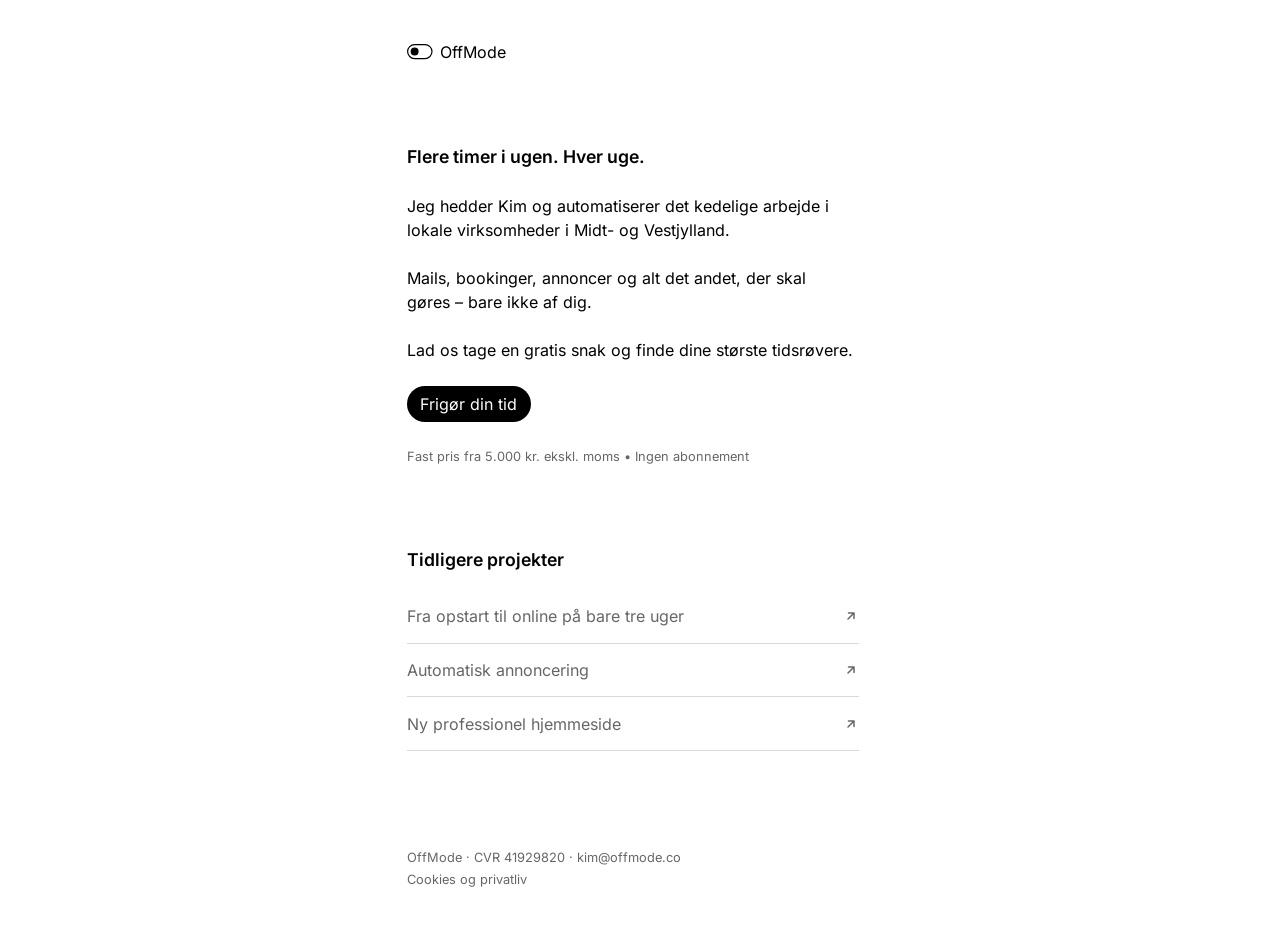
==== index.html @ 179bfea5 "Add share image and Open Graph tags Co-Authored-By: Claude Opus 5.5 <noreply@anthropic.com> Claude-S" ====
<!doctype html>
<html lang="da">
<head>
<meta charset="utf-8">
<meta name="viewport" content="width=device-width, initial-scale=1">
<title>OffMode</title>
<meta name="description" content="Jeg hedder Kim og automatiserer det kedelige arbejde i lokale virksomheder i Midt- og Vestjylland. Mails, bookinger, annoncer og alt det andet, der skal gøres – bare ikke af dig.">
<meta property="og:type" content="website">
<meta property="og:site_name" content="OffMode">
<meta property="og:locale" content="da_DK">
<meta property="og:url" content="https://offmode.co/">
<meta property="og:title" content="OffMode – Flere timer i ugen. Hver uge.">
<meta property="og:description" content="Jeg hedder Kim og automatiserer det kedelige arbejde i lokale virksomheder i Midt- og Vestjylland. Fast pris fra 5.000 kr.">
<meta property="og:image" content="https://offmode.co/og.png">
<meta property="og:image:width" content="1200">
<meta property="og:image:height" content="630">
<meta property="og:image:alt" content="OffMode – Flere timer i ugen. Hver uge.">
<meta name="twitter:card" content="summary_large_image">
<link rel="icon" href="favicon.svg" type="image/svg+xml">
<link rel="icon" href="favicon.png" type="image/png" sizes="64x64">
<link rel="apple-touch-icon" href="apple-touch-icon.png">
<style>
  @font-face { font-family: Inter; font-style: normal; font-weight: 400; font-display: swap; src: url("fonts/inter-400.woff2") format("woff2"); }
  @font-face { font-family: Inter; font-style: normal; font-weight: 600; font-display: swap; src: url("fonts/inter-600.woff2") format("woff2"); }
  :root { --bg: #fff; --fg: #000; }
  * { box-sizing: border-box; }
  html { font-size: 16px; scrollbar-gutter: stable; }
  body {
    margin: 0;
    min-height: 100vh;
    display: flex;
    justify-content: center;
    align-items: flex-start;
    background: var(--bg);
    color: var(--fg);
    font-family: Inter, ui-sans-serif, system-ui, -apple-system, "Helvetica Neue", Arial, sans-serif;
    line-height: 1.5;
    -webkit-font-smoothing: antialiased;
  }
  main {
    width: 100%;
    max-width: 500px;
    min-height: 100vh;
    display: flex;
    flex-direction: column;
    padding: 2.5rem 1.5rem 2rem;
    text-align: left;
  }
  h1 { font-size: 1.1rem; font-weight: 600; margin: 0 0 1.5rem; }
  p { margin: 0 0 1.5rem; }
  p:last-of-type { margin-bottom: 1.5rem; }
  a.cta {
    align-self: flex-start;
    background: var(--fg);
    color: var(--bg);
    text-decoration: none;
    padding: 0.35rem 0.85rem;
    border-radius: 22px;
  }
  a.cta:hover, a.cta:focus-visible { opacity: 0.8; }
  h2 { font-size: 1.1rem; font-weight: 600; margin: 0 0 1rem; }
  .projects { list-style: none; margin: 0; padding: 0; }
  .projects li { border-bottom: 1px solid color-mix(in srgb, var(--fg) 15%, transparent); }
  .projects a {
    display: flex;
    justify-content: space-between;
    align-items: center;
    padding: 0.9rem 0;
    color: color-mix(in srgb, var(--fg) 60%, transparent);
    text-decoration: none;
  }
  .projects a:hover, .projects a:focus-visible { color: var(--fg); }
  .projects svg { width: 1rem; height: 1rem; fill: none; stroke: currentColor; stroke-width: 1.5; stroke-linecap: round; stroke-linejoin: round; }
  .note { margin-top: 1.5rem; font-size: 0.8rem; line-height: 1.7; color: color-mix(in srgb, var(--fg) 60%, transparent); }
  section { margin-top: 5rem; }
  footer { margin-top: auto; padding-top: 6rem; font-size: 0.8rem; line-height: 1.7; color: color-mix(in srgb, var(--fg) 60%, transparent); }
  footer p { margin: 0; }
  footer span, footer a, .note span { white-space: nowrap; }
  footer a { color: inherit; text-decoration: none; }
  footer a:hover, footer a:focus-visible { color: var(--fg); }
  .brand { align-self: flex-start; display: inline-flex; align-items: center; gap: 0.5rem; color: var(--fg); text-decoration: none; font-weight: 400; margin: 0 0 5rem; }
  .brand svg { width: 1.6rem; height: 0.95rem; flex-shrink: 0; overflow: visible; }
  .legal p { margin: 0 0 1rem; }
  .legal p:last-of-type { margin-bottom: 1rem; }
  .legal h2 { margin: 2rem 0 0.5rem; }
  .legal .meta { color: color-mix(in srgb, var(--fg) 60%, transparent); }
  .legal ul { margin: 0 0 1rem; padding-left: 1.2rem; }
  .legal li { margin: 0 0 0.35rem; }
  .legal p a { color: var(--fg); text-underline-offset: 3px; }
  .legal footer p { margin: 0; }
  .legal footer a { color: inherit; text-decoration: none; }
  .legal footer a:hover, .legal footer a:focus-visible { color: var(--fg); }
</style>
</head>
<body>
<main>
  <a class="brand" href="./"><svg viewBox="0 0 32 19" aria-hidden="true"><rect x="0.75" y="0.75" width="30.5" height="17.5" rx="8.75" fill="none" stroke="currentColor" stroke-width="1.5"/><circle cx="9.5" cy="9.5" r="5" fill="currentColor"/></svg>OffMode</a>
  <h1>Flere timer i ugen. Hver uge.</h1>
  <p>Jeg hedder Kim og automatiserer det kedelige arbejde i lokale virksomheder i Midt- og Vestjylland.</p>
  <p>Mails, bookinger, annoncer og alt det andet, der skal gøres&nbsp;– bare ikke af dig.</p>
  <p>Lad os tage en gratis snak og finde dine største tidsrøvere.</p>
  <a class="cta" href="mailto:kim@offmode.co?subject=Gratis%20snak&amp;body=Hej%20Kim%2C%0A%0AJeg%20bruger%20for%20meget%20tid%20p%C3%A5%20%E2%80%A6%0A%0A">Frigør din tid</a>
  <div class="note"><span>Fast pris fra 5.000 kr. ekskl. moms</span> • <span>Ingen abonnement</span></div>
  <section>
    <h2>Tidligere projekter</h2>
    <ul class="projects">
      <li><a href="https://byensentreprenor.dk" target="_blank" rel="noopener"><span>Fra opstart til online på bare tre uger</span><svg viewBox="0 0 16 16" aria-hidden="true"><path d="M5 11l6-6M5.5 5H11v5.5"/></svg></a></li>
      <li><a href="https://github.com/offmodeco/gog-feed" target="_blank" rel="noopener"><span>Automatisk annoncering</span><svg viewBox="0 0 16 16" aria-hidden="true"><path d="M5 11l6-6M5.5 5H11v5.5"/></svg></a></li>
      <li><a href="https://viborg-caravancenter.dk" target="_blank" rel="noopener"><span>Ny professionel hjemmeside</span><svg viewBox="0 0 16 16" aria-hidden="true"><path d="M5 11l6-6M5.5 5H11v5.5"/></svg></a></li>
    </ul>
  </section>
  <footer>
    <p><span>OffMode · CVR 41929820</span> · <a href="mailto:kim@offmode.co">kim@offmode.co</a></p>
    <p><a href="privatliv/">Cookies og privatliv</a></p>
  </footer>
</main>
</body>
</html>
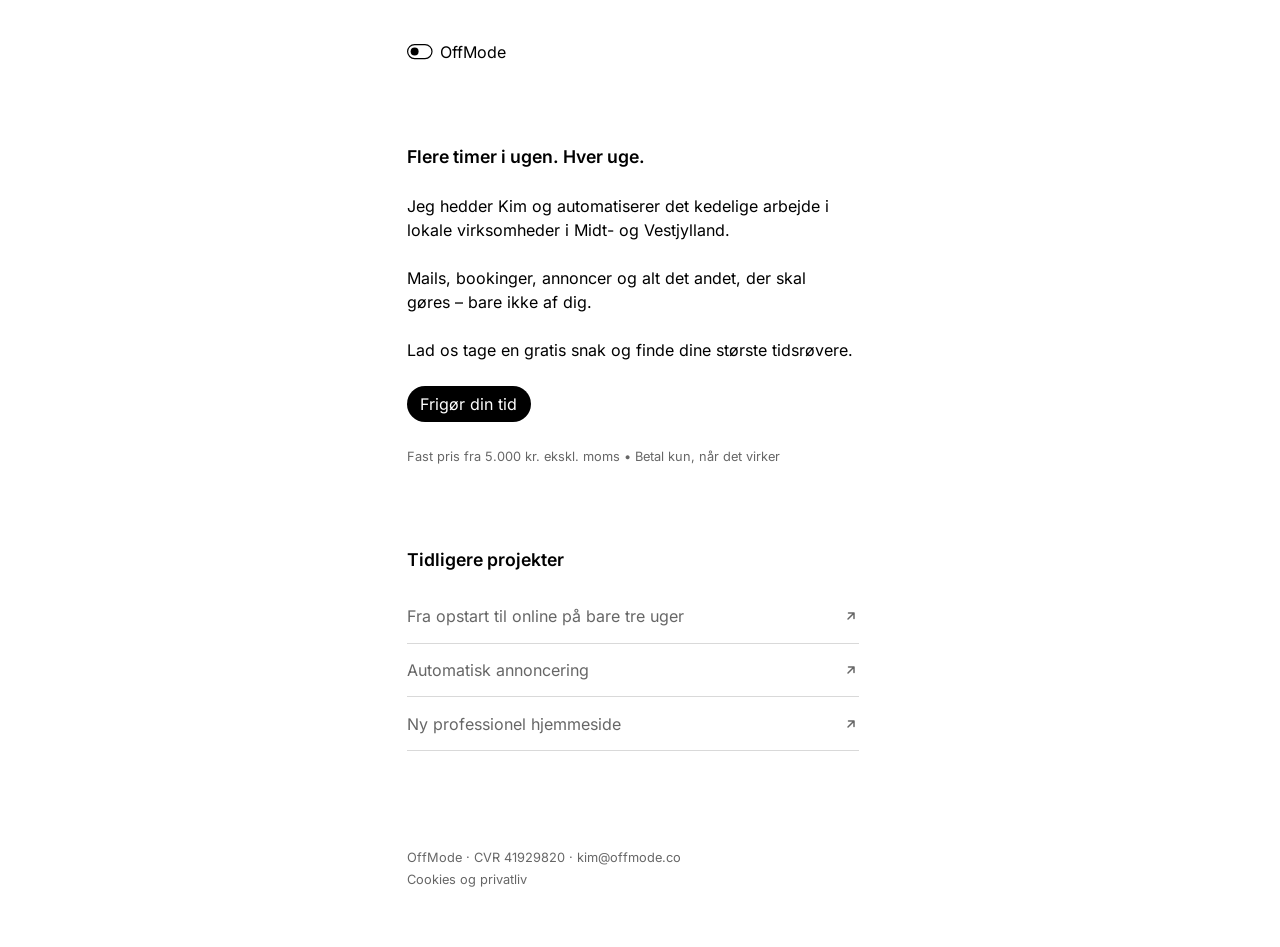
==== commit 27d626be: "Add guarantee, descriptive page title and 404 page Co-Authored-By: Claude Opus 5.5 <noreply@anthropi" ====
--- a/index.html
+++ b/index.html
@@ -3,7 +3,7 @@
 <head>
 <meta charset="utf-8">
 <meta name="viewport" content="width=device-width, initial-scale=1">
-<title>OffMode</title>
+<title>OffMode – Automatisering for lokale virksomheder i Midt- og Vestjylland</title>
 <meta name="description" content="Jeg hedder Kim og automatiserer det kedelige arbejde i lokale virksomheder i Midt- og Vestjylland. Mails, bookinger, annoncer og alt det andet, der skal gøres – bare ikke af dig.">
 <meta property="og:type" content="website">
 <meta property="og:site_name" content="OffMode">
@@ -100,7 +100,7 @@
   <p>Mails, bookinger, annoncer og alt det andet, der skal gøres&nbsp;– bare ikke af dig.</p>
   <p>Lad os tage en gratis snak og finde dine største tidsrøvere.</p>
   <a class="cta" href="mailto:kim@offmode.co?subject=Gratis%20snak&amp;body=Hej%20Kim%2C%0A%0AJeg%20bruger%20for%20meget%20tid%20p%C3%A5%20%E2%80%A6%0A%0A">Frigør din tid</a>
-  <div class="note"><span>Fast pris fra 5.000 kr. ekskl. moms</span> • <span>Ingen abonnement</span></div>
+  <div class="note"><span>Fast pris fra 5.000 kr. ekskl. moms</span> • <span>Betal kun, når det virker</span></div>
   <section>
     <h2>Tidligere projekter</h2>
     <ul class="projects">
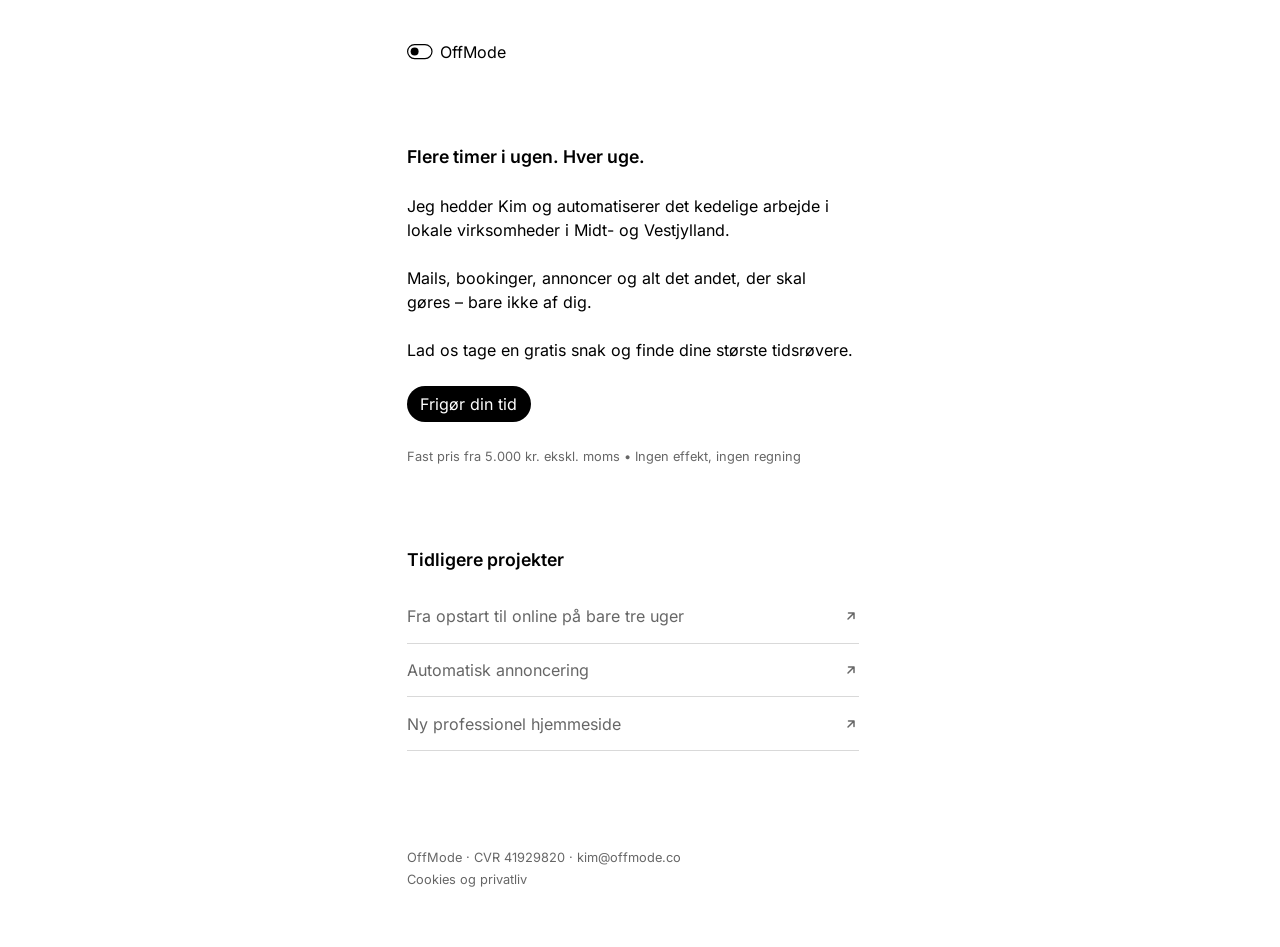
==== commit e5ea7dcf: "Guarantee: Ingen effekt, ingen regning Co-Authored-By: Claude Opus 5.5 <noreply@anthropic.com> Claud" ====
--- a/index.html
+++ b/index.html
@@ -100,7 +100,7 @@
   <p>Mails, bookinger, annoncer og alt det andet, der skal gøres&nbsp;– bare ikke af dig.</p>
   <p>Lad os tage en gratis snak og finde dine største tidsrøvere.</p>
   <a class="cta" href="mailto:kim@offmode.co?subject=Gratis%20snak&amp;body=Hej%20Kim%2C%0A%0AJeg%20bruger%20for%20meget%20tid%20p%C3%A5%20%E2%80%A6%0A%0A">Frigør din tid</a>
-  <div class="note"><span>Fast pris fra 5.000 kr. ekskl. moms</span> • <span>Betal kun, når det virker</span></div>
+  <div class="note"><span>Fast pris fra 5.000 kr. ekskl. moms</span> • <span>Ingen effekt, ingen regning</span></div>
   <section>
     <h2>Tidligere projekter</h2>
     <ul class="projects">
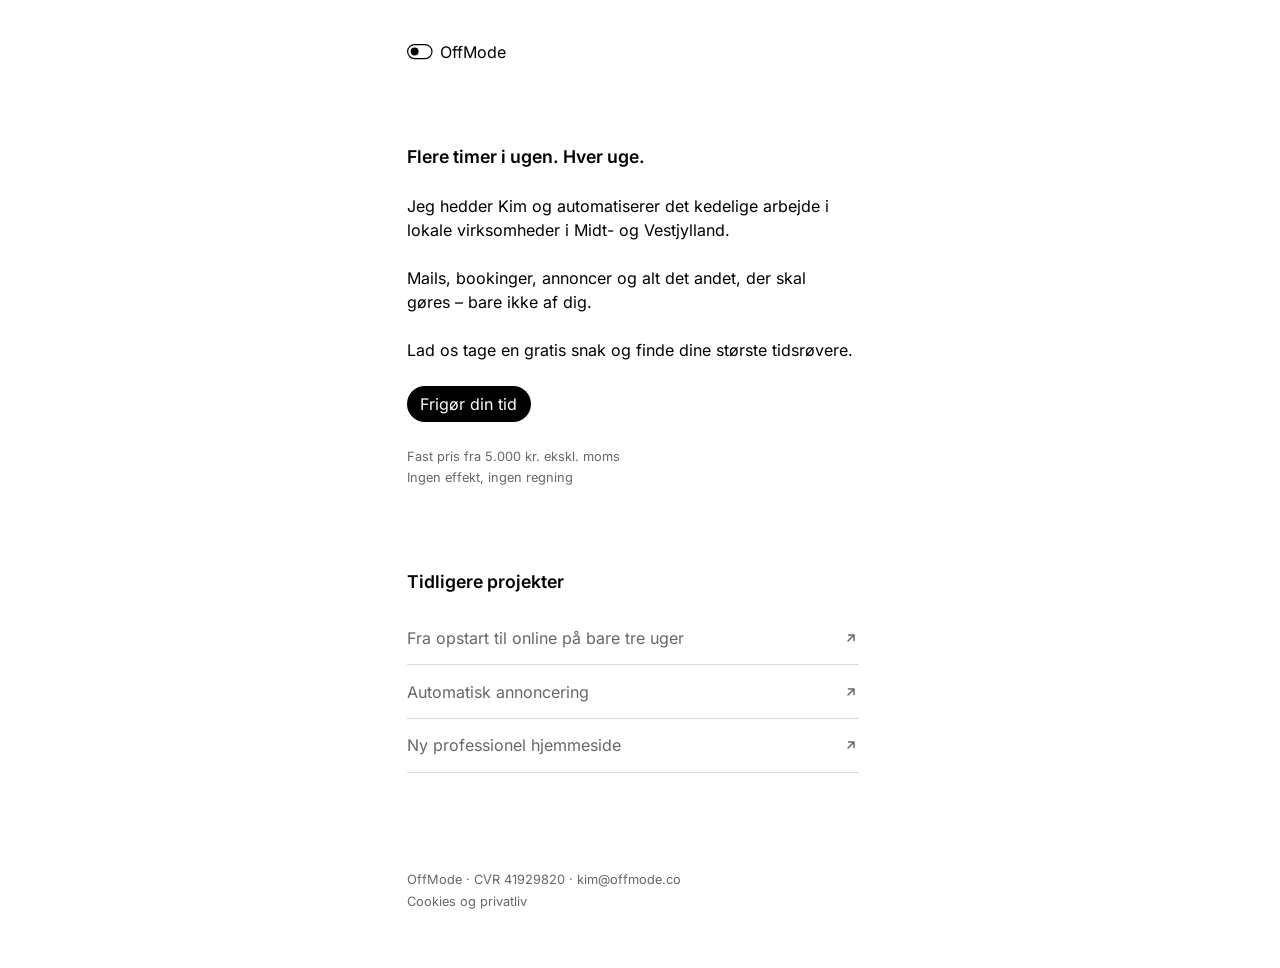
==== commit 1e815545: "Note under CTA on two lines Co-Authored-By: Claude Opus 5.5 <noreply@anthropic.com> Claude-Session: " ====
--- a/index.html
+++ b/index.html
@@ -75,7 +75,7 @@
   section { margin-top: 5rem; }
   footer { margin-top: auto; padding-top: 6rem; font-size: 0.8rem; line-height: 1.7; color: color-mix(in srgb, var(--fg) 60%, transparent); }
   footer p { margin: 0; }
-  footer span, footer a, .note span { white-space: nowrap; }
+  footer span, footer a { white-space: nowrap; }
   footer a { color: inherit; text-decoration: none; }
   footer a:hover, footer a:focus-visible { color: var(--fg); }
   .brand { align-self: flex-start; display: inline-flex; align-items: center; gap: 0.5rem; color: var(--fg); text-decoration: none; font-weight: 400; margin: 0 0 5rem; }
@@ -100,7 +100,7 @@
   <p>Mails, bookinger, annoncer og alt det andet, der skal gøres&nbsp;– bare ikke af dig.</p>
   <p>Lad os tage en gratis snak og finde dine største tidsrøvere.</p>
   <a class="cta" href="mailto:kim@offmode.co?subject=Gratis%20snak&amp;body=Hej%20Kim%2C%0A%0AJeg%20bruger%20for%20meget%20tid%20p%C3%A5%20%E2%80%A6%0A%0A">Frigør din tid</a>
-  <div class="note"><span>Fast pris fra 5.000 kr. ekskl. moms</span> • <span>Ingen effekt, ingen regning</span></div>
+  <div class="note">Fast pris fra 5.000 kr. ekskl. moms<br>Ingen effekt, ingen regning</div>
   <section>
     <h2>Tidligere projekter</h2>
     <ul class="projects">
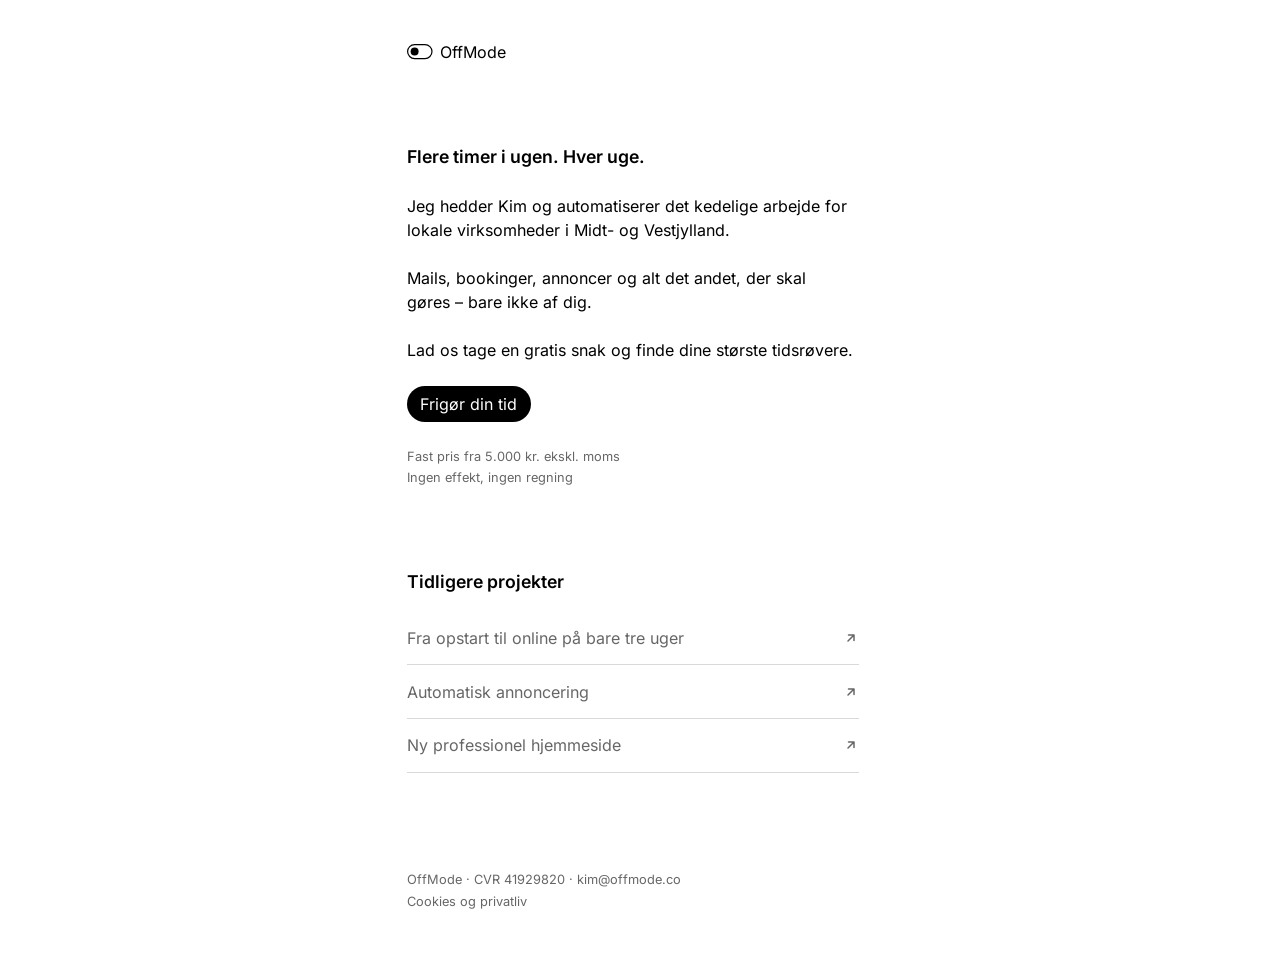
==== commit 9671c429: "Copy: 'for' lokale virksomheder Co-Authored-By: Claude Opus 5.5 <noreply@anthropic.com> Claude-Sessi" ====
--- a/index.html
+++ b/index.html
@@ -4,13 +4,13 @@
 <meta charset="utf-8">
 <meta name="viewport" content="width=device-width, initial-scale=1">
 <title>OffMode – Automatisering for lokale virksomheder i Midt- og Vestjylland</title>
-<meta name="description" content="Jeg hedder Kim og automatiserer det kedelige arbejde i lokale virksomheder i Midt- og Vestjylland. Mails, bookinger, annoncer og alt det andet, der skal gøres – bare ikke af dig.">
+<meta name="description" content="Jeg hedder Kim og automatiserer det kedelige arbejde for lokale virksomheder i Midt- og Vestjylland. Mails, bookinger, annoncer og alt det andet, der skal gøres – bare ikke af dig.">
 <meta property="og:type" content="website">
 <meta property="og:site_name" content="OffMode">
 <meta property="og:locale" content="da_DK">
 <meta property="og:url" content="https://offmode.co/">
 <meta property="og:title" content="OffMode – Flere timer i ugen. Hver uge.">
-<meta property="og:description" content="Jeg hedder Kim og automatiserer det kedelige arbejde i lokale virksomheder i Midt- og Vestjylland. Fast pris fra 5.000 kr.">
+<meta property="og:description" content="Jeg hedder Kim og automatiserer det kedelige arbejde for lokale virksomheder i Midt- og Vestjylland. Fast pris fra 5.000 kr.">
 <meta property="og:image" content="https://offmode.co/og.png">
 <meta property="og:image:width" content="1200">
 <meta property="og:image:height" content="630">
@@ -96,7 +96,7 @@
 <main>
   <a class="brand" href="./"><svg viewBox="0 0 32 19" aria-hidden="true"><rect x="0.75" y="0.75" width="30.5" height="17.5" rx="8.75" fill="none" stroke="currentColor" stroke-width="1.5"/><circle cx="9.5" cy="9.5" r="5" fill="currentColor"/></svg>OffMode</a>
   <h1>Flere timer i ugen. Hver uge.</h1>
-  <p>Jeg hedder Kim og automatiserer det kedelige arbejde i lokale virksomheder i Midt- og Vestjylland.</p>
+  <p>Jeg hedder Kim og automatiserer det kedelige arbejde for lokale virksomheder i Midt- og Vestjylland.</p>
   <p>Mails, bookinger, annoncer og alt det andet, der skal gøres&nbsp;– bare ikke af dig.</p>
   <p>Lad os tage en gratis snak og finde dine største tidsrøvere.</p>
   <a class="cta" href="mailto:kim@offmode.co?subject=Gratis%20snak&amp;body=Hej%20Kim%2C%0A%0AJeg%20bruger%20for%20meget%20tid%20p%C3%A5%20%E2%80%A6%0A%0A">Frigør din tid</a>
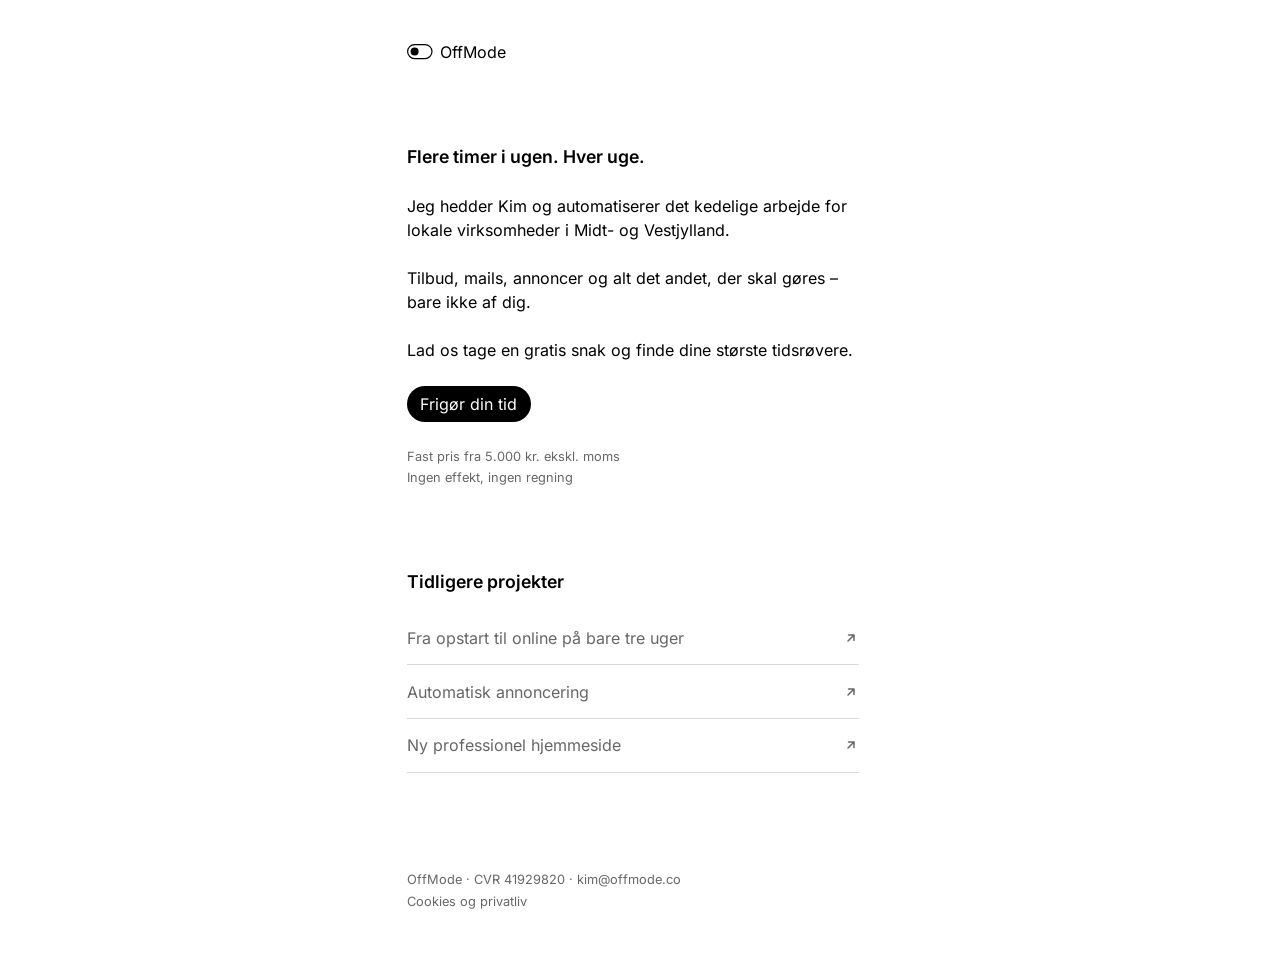
==== commit 5f81024e: "Copy: tilbud, mails, annoncer Co-Authored-By: Claude Opus 5.5 <noreply@anthropic.com> Claude-Session" ====
--- a/index.html
+++ b/index.html
@@ -4,7 +4,7 @@
 <meta charset="utf-8">
 <meta name="viewport" content="width=device-width, initial-scale=1">
 <title>OffMode – Automatisering for lokale virksomheder i Midt- og Vestjylland</title>
-<meta name="description" content="Jeg hedder Kim og automatiserer det kedelige arbejde for lokale virksomheder i Midt- og Vestjylland. Mails, bookinger, annoncer og alt det andet, der skal gøres – bare ikke af dig.">
+<meta name="description" content="Jeg hedder Kim og automatiserer det kedelige arbejde for lokale virksomheder i Midt- og Vestjylland. Tilbud, mails, annoncer og alt det andet, der skal gøres – bare ikke af dig.">
 <meta property="og:type" content="website">
 <meta property="og:site_name" content="OffMode">
 <meta property="og:locale" content="da_DK">
@@ -97,7 +97,7 @@
   <a class="brand" href="./"><svg viewBox="0 0 32 19" aria-hidden="true"><rect x="0.75" y="0.75" width="30.5" height="17.5" rx="8.75" fill="none" stroke="currentColor" stroke-width="1.5"/><circle cx="9.5" cy="9.5" r="5" fill="currentColor"/></svg>OffMode</a>
   <h1>Flere timer i ugen. Hver uge.</h1>
   <p>Jeg hedder Kim og automatiserer det kedelige arbejde for lokale virksomheder i Midt- og Vestjylland.</p>
-  <p>Mails, bookinger, annoncer og alt det andet, der skal gøres&nbsp;– bare ikke af dig.</p>
+  <p>Tilbud, mails, annoncer og alt det andet, der skal gøres&nbsp;– bare ikke af dig.</p>
   <p>Lad os tage en gratis snak og finde dine største tidsrøvere.</p>
   <a class="cta" href="mailto:kim@offmode.co?subject=Gratis%20snak&amp;body=Hej%20Kim%2C%0A%0AJeg%20bruger%20for%20meget%20tid%20p%C3%A5%20%E2%80%A6%0A%0A">Frigør din tid</a>
   <div class="note">Fast pris fra 5.000 kr. ekskl. moms<br>Ingen effekt, ingen regning</div>
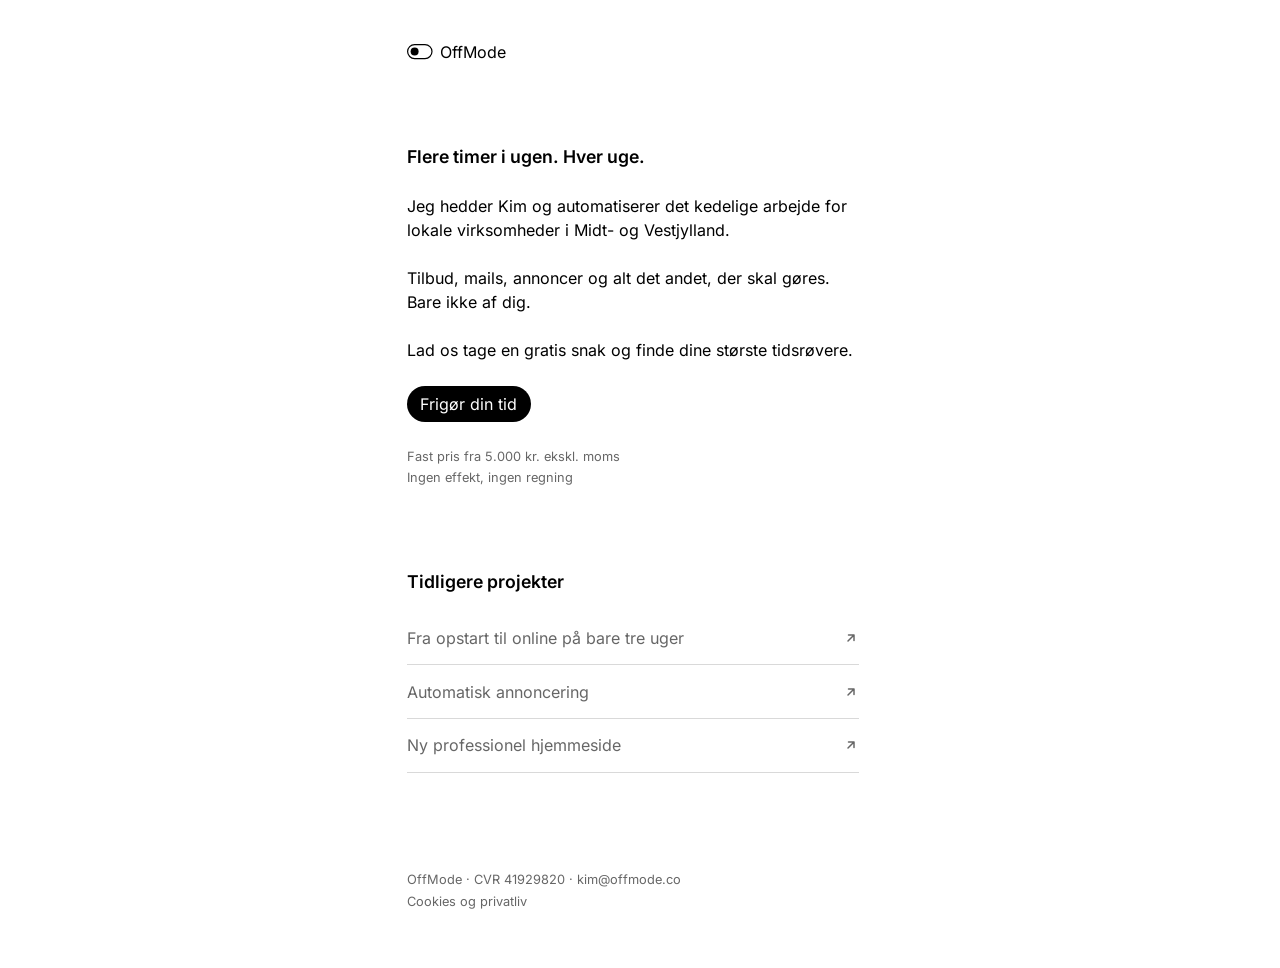
==== commit af6c5c8f: "Copy: period instead of dash Co-Authored-By: Claude Opus 5.5 <noreply@anthropic.com> Claude-Session:" ====
--- a/index.html
+++ b/index.html
@@ -4,7 +4,7 @@
 <meta charset="utf-8">
 <meta name="viewport" content="width=device-width, initial-scale=1">
 <title>OffMode – Automatisering for lokale virksomheder i Midt- og Vestjylland</title>
-<meta name="description" content="Jeg hedder Kim og automatiserer det kedelige arbejde for lokale virksomheder i Midt- og Vestjylland. Tilbud, mails, annoncer og alt det andet, der skal gøres – bare ikke af dig.">
+<meta name="description" content="Jeg hedder Kim og automatiserer det kedelige arbejde for lokale virksomheder i Midt- og Vestjylland. Tilbud, mails, annoncer og alt det andet, der skal gøres. Bare ikke af dig.">
 <meta property="og:type" content="website">
 <meta property="og:site_name" content="OffMode">
 <meta property="og:locale" content="da_DK">
@@ -97,7 +97,7 @@
   <a class="brand" href="./"><svg viewBox="0 0 32 19" aria-hidden="true"><rect x="0.75" y="0.75" width="30.5" height="17.5" rx="8.75" fill="none" stroke="currentColor" stroke-width="1.5"/><circle cx="9.5" cy="9.5" r="5" fill="currentColor"/></svg>OffMode</a>
   <h1>Flere timer i ugen. Hver uge.</h1>
   <p>Jeg hedder Kim og automatiserer det kedelige arbejde for lokale virksomheder i Midt- og Vestjylland.</p>
-  <p>Tilbud, mails, annoncer og alt det andet, der skal gøres&nbsp;– bare ikke af dig.</p>
+  <p>Tilbud, mails, annoncer og alt det andet, der skal gøres. Bare ikke af dig.</p>
   <p>Lad os tage en gratis snak og finde dine største tidsrøvere.</p>
   <a class="cta" href="mailto:kim@offmode.co?subject=Gratis%20snak&amp;body=Hej%20Kim%2C%0A%0AJeg%20bruger%20for%20meget%20tid%20p%C3%A5%20%E2%80%A6%0A%0A">Frigør din tid</a>
   <div class="note">Fast pris fra 5.000 kr. ekskl. moms<br>Ingen effekt, ingen regning</div>
